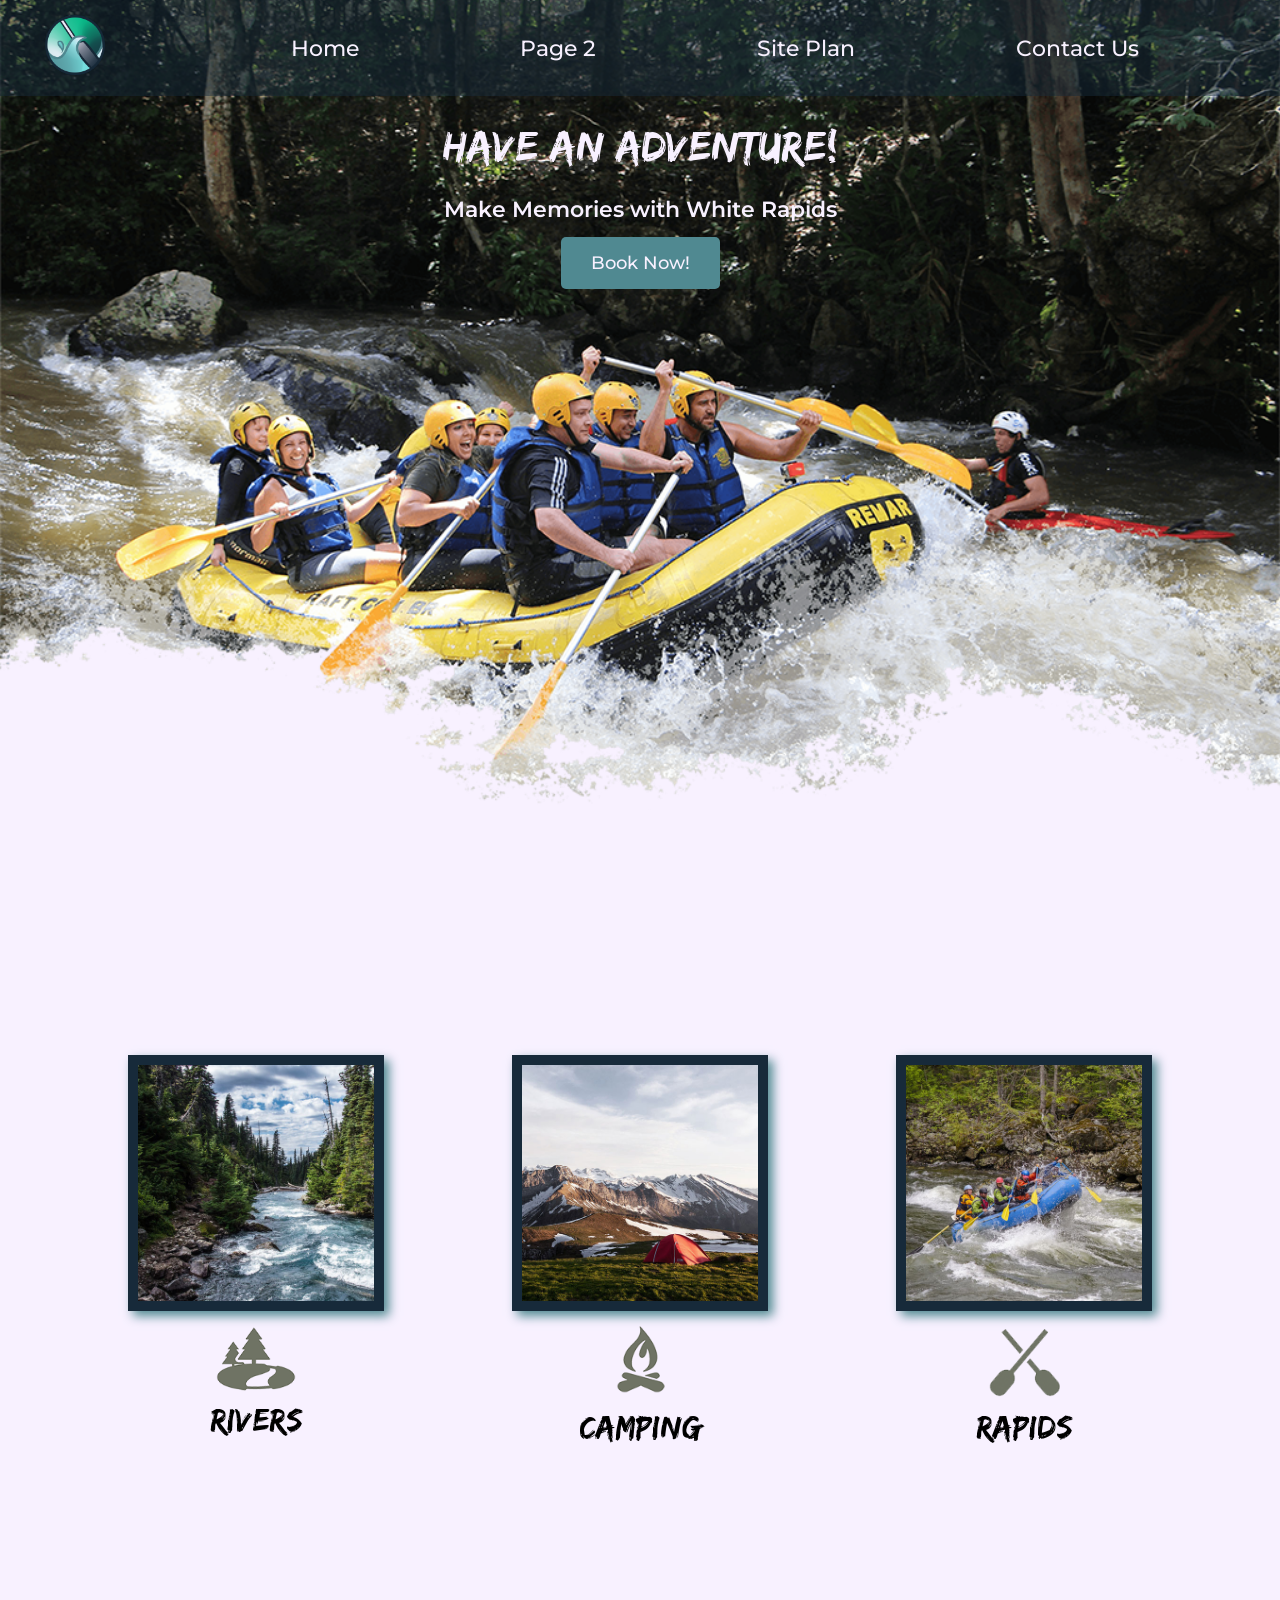
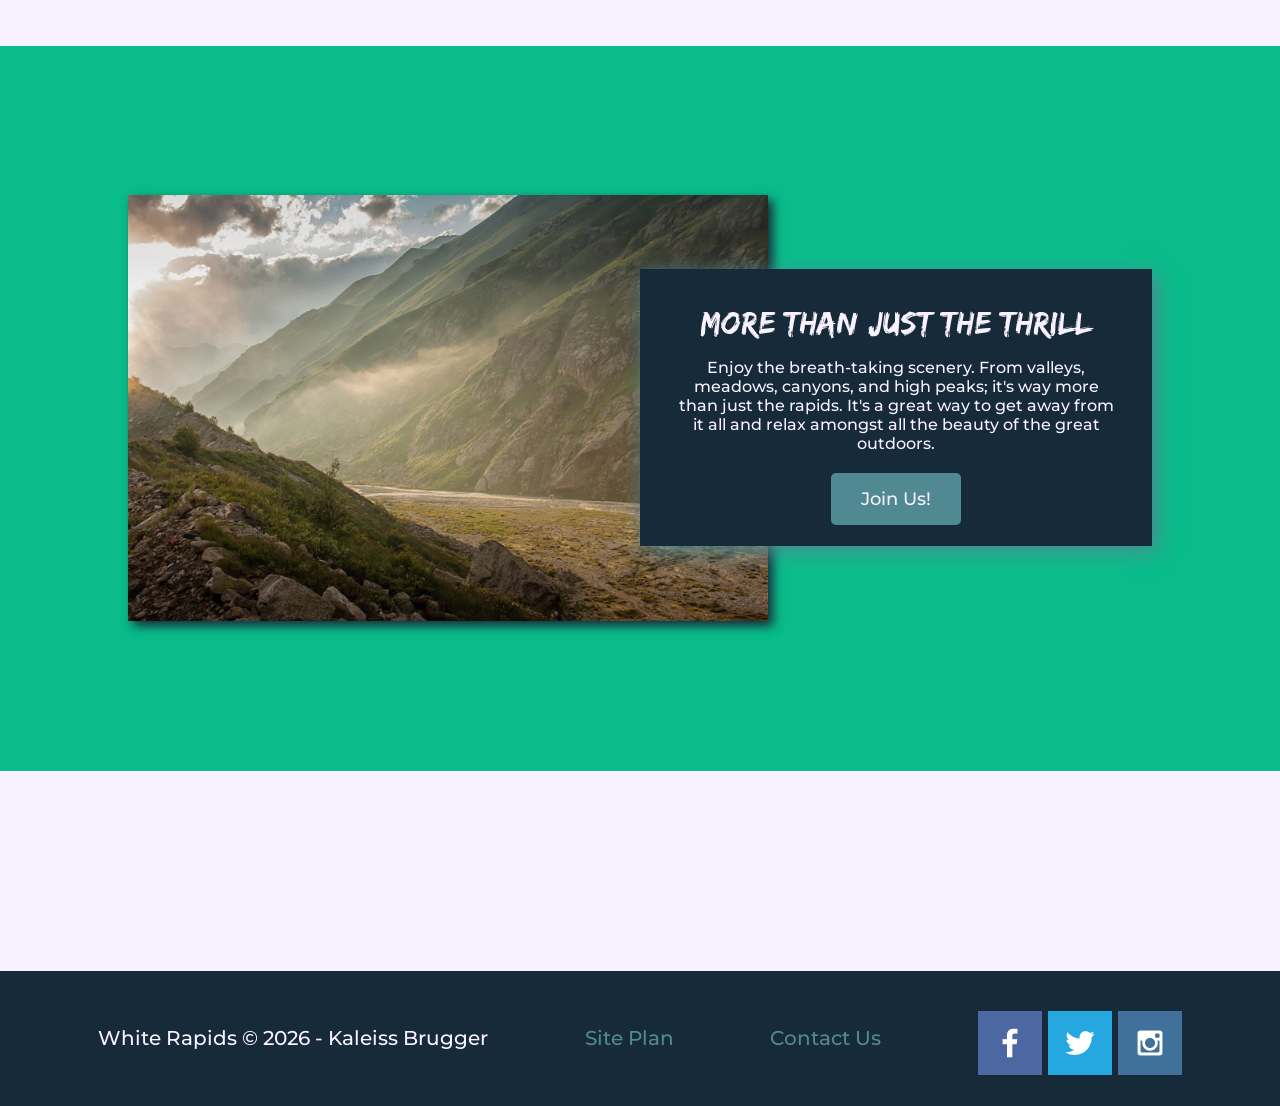
==== wwr/index.html @ 61444483 "Initial commit" ====
<!DOCTYPE html>
<html lang="en">
<head>
    <meta charset="UTF-8">
    <meta name="viewport" content="width=device-width, initial-scale=1.0">
    <link rel="stylesheet" href="styles/style.css">
    <title>White Rapids | Rafting Vacations | Home</title>
    <link rel="icon" type="image" href="images/wwr_logo.png">
</head>
<body>
    <div id="content">
    <header>
        <a id="logo_link" href="index.html">
            <img class="logo" src="images/wwr_logo.png" alt="White Rapids Logo">
        </a>
        <nav>
            <a href="index.html">Home</a>
            <a href="#">Page 2</a>
            <a href="site-plan-rafting.html">Site Plan</a>
            <a href="contactus.html">Contact Us</a>
        </nav>
    </header>
<div id="hero">
    <div id="hero-box">
        <img id="hero-img" src="images/hero.png" alt="People enjoying white water rafting">
    </div>
    <section id="hero-msg">
        <h1 class="home-title">Have An Adventure!</h1>
        <h4>Make Memories with White Rapids</h4>
        <div class="button-box">
            <a class="book" href="contactus.html">Book Now!</a>
        </div>
    </section>
</div> <!-- id=hero -->
<main class="home-grid">
    <section class="rivers-card">
        <img class="card-img" src="images/rivers.jpg" alt="river in forest">
        <img class="icon" src="images/river_icon.png" alt="river icon">
        <h2>Rivers</h2>
    </section>
    <section class="camping-card">
        <img class="card-img" src="images/camping.jpg" alt="tent in mountains">
        <img class="icon" src="images/fire_icon.png" alt="fire icon">
        <h2>Camping</h2>
    </section>
    <section class="rapids-card">
        <img class="card-img" src="images/rapids.jpg" alt="rafting boat">
        <img class="icon" src="images/oars.png" alt="oars icon">
        <h2>Rapids</h2>
    </section>
    <div id="background"></div>
    <img class="mountains" src="images/mountains.jpg" alt="Misty mountains">
    <section class="msg">
        <h2>More Than Just The Thrill</h2>
        <p>Enjoy the breath-taking scenery. 
            From valleys, meadows, canyons, and high peaks; 
            it's way more than just the rapids. 
            It's a great way to get away from it all 
            and relax amongst all the beauty of the great outdoors.</p>
        <a class="join" href="contactus.html">Join Us!</a>
    </section>
</main>
<footer>
    <p>White Rapids &copy; 2026 - Kaleiss Brugger</p>
    <p><a href="site-plan-rafting.html">Site Plan</a></p>
    <p><a href="contactus.html">Contact Us</a></p>
    <div class="social">
        <a href="https://facebook.com" target="_blank">
            <img src="images/facebook.png" alt="facebook icon">
        </a>
        <a href="https://twitter.com" target="_blank">
            <img src="images/twitter.png" alt="twitter icon">
        </a>
        <a href="https://instagram.com" target="_blank">
            <img src="images/instagram.png" alt="instagram icon">
        </a>
    </div>
</footer>
    </div>
</body>
</html>
---- wwr/styles/style.css ----
@import url('https://fonts.googleapis.com/css2?family=Montserrat:ital,wght@0,100..900;1,100..900&display=swap');

@font-face{
  font-family: edo;
  src: url("../fonts/edosz.ttf");
}

@font-face {
    font-family: "Montserrat";
    src: url('https://fonts.googleapis.com/css2?family=Montserrat:ital,wght@0,100..900;1,100..900&display=swap')
}

body {
    background-color: #f8f1ff;
    font-family: "Montserrat";
    font-weight: 500;
    font-size: 22px;
    margin: 0;
    padding: 0px;
}

#content {
    max-width: 1600px;
    margin: 0 auto; /* top and bottom margins are 0, 
        left and right auto sort */   
}

header {
    background-color: rgba(23,42,58,.5);  /*#172a3a*/
    display: grid;
    grid-template-columns: 150px auto;
}

#logo_link{
    padding: 5px;
    justify-self: center;
    align-self: center;
}

.logo {
    width: 80px;
}

nav{
    display:flex;
    justify-content: space-evenly;
    align-items: center;
}

nav a { /*all links in nav are centered*/
    text-decoration: none;
    color:#f8f1ff;
    text-align: center;
    padding: 20px;
}

nav a:hover {
    background-color: #09bc8a;
    color: #172a3a;
    text-align: center;
    text-decoration: none;
}

#hero{
    /*border-bottom: 3px white solid;*/
    display: grid;
    grid-template-columns: 1fr 3fr 1fr;
    margin-top: -100px;
}

#hero-box { /*just has the hero-img in it*/
    grid-column: 1/4;
    grid-row: 1/3;
    z-index: -1;
    background-color: #f8f1ff;
}

#hero-img { /*same as hero-box id*/
    width: 100%;
}

#hero-msg {
    grid-column: 2/3;
    grid-row: 1/2;
    margin-top: 100px;
}

#hero-msg h1, #hero-msg h4 { /*all the words in hero message*/
    text-align: center;
    margin: 25px auto;
}

.home-title { /* hero-msg h1*/
    color: #f8f1ff; /*white*/
    font-family: "edo", 'Rock Salt', sans-serif;
    font-weight: 100;
    font-size: 2em;
    margin-top: 10px;

}

h4 {
    color: #f8f1ff;
    font-family: "Montserrat";
    font-weight: 600;
}

.button-box { /* all button boxes */
    margin: 25px auto;
    text-align: center;
}

main {
    display: grid;
    grid-template-columns: repeat(10, 1fr);
}

main section {/*all sections in main*/
    margin: 0 auto;
}

main section img {
    box-sizing: border-box;
}

.rivers-card, .camping-card, .rapids-card {
    margin: 200px 0;
    text-align: center;
}

.rivers-card{
    grid-column: 2/4;
    grid-row: 2/3;
}

.camping-card{
    grid-column: 5/7;
    grid-row: 2/3;
}

.rapids-card{
    grid-column: 8/10;
    grid-row: 2/3;
}

.card-img {
    border: 10px solid #172a3a;
    transition: transform .5s;
    width: 100%;
    box-shadow: 5px 5px 10px #508991;
}

.card-img:hover{
    transform: scale(1.1);
}

.icon {
    width: 80px;
    padding-top: 5px
}

#background { /*background for end message*/
    height: 725px;
    color: #508991;
    background-color: #09bc8a;
    grid-column: 1/11;
    grid-row: 4/9;
}

.mountains { /* the mountains around the end message*/
    width: 100%;
    grid-column: 2/7;
    grid-row: 5/8;
    box-shadow: 5px 5px 10px #172a3a;

}

.msg { /* this is the end message */
    background-color: #172a3a;
    text-align: center;
    padding: 35px;
    grid-column: 6/10;
    grid-row: 6/7;
    box-shadow: 5px 5px 20px #508991;
}

.msg h2 {
    font-family: edo;
    color: #f8f1ff;
    text-align: center;
}

.msg p {
    color: #f8f1ff;
    padding-bottom: 15px;
    font-size: 16px;
}

.book, .join {
    background-color: #508991;
    color: #f8f1ff;
    text-align: center;
    text-decoration: none;
    font-family: "Montserrat";
    font-weight: 500;
    font-size: 18px;
    padding: 15px 30px;
    margin-top: 50px;
    border-radius: 5px;
}

.book:hover, .join:hover {
    background-color: #172a3a;
    color: #f8f1ff;
    text-align: center;
    text-decoration: none;
}

p{ /*just font*/
    /* p is the second part of end message and all of footer */
    font-family: "Montserrat";
    font-weight: 500;
}

h2 {
    font-family: "edo";
    font-weight: 500;
    margin: 0;
}

footer {
    background-color: #172a3a;
    color: #f8f1ff;
    padding: 25px 50px;
    margin-top: 200px;
    display: flex;
    justify-content: space-around;
    align-items: center;

}

footer a {
    color: #508991;
    text-align: center;
    text-decoration: none;
}

footer a:hover{
    color: #09bc8a;
    text-decoration: underline;
}

footer p {
    font-size: .9em;
}

footer .social img {
    padding-top: 15px;
}

@media screen and (max-width: 900px) {
    #hero, .home-grid {
        display: block;
        height: auto;
    }
    nav, footer {
        /*flex-wrap: wrap;*/
        flex-direction: column;
    }
    header{
        background-color: #172a3a;
        display: grid;
        grid-template-columns: 100px auto;
        grid-template-rows: auto;
    }
    #logo_link {
        grid-column: 1/2;
        justify-self: center;
        align-self: center;
    }
    .logo{
        width: 80px;
        
    }
    nav a {
        display: block;
        padding: 15px;
    }
    #hero-box {
        margin-top: 100px;
    }
    #hero-msg {
        margin-top: 0;
    }
    #hero-msg h4 {
        display: none;
    }
    #hero-msg h1 {
        color: #172a3a;
        font-weight: 700;
        font-size: 2em;
    }
    .home-title {
        font-size: 25px;
    }
    .rivers-card, .camping-card, .rapids-card {
        margin: 50px auto;
        width: 60%;
    }
    #background {
        display: none;
    }
    .mountains, .msg {
        width: 80%;
        display: block;
        margin: 0 auto;
    }
    footer {
        margin-top: 25px;
    }
}
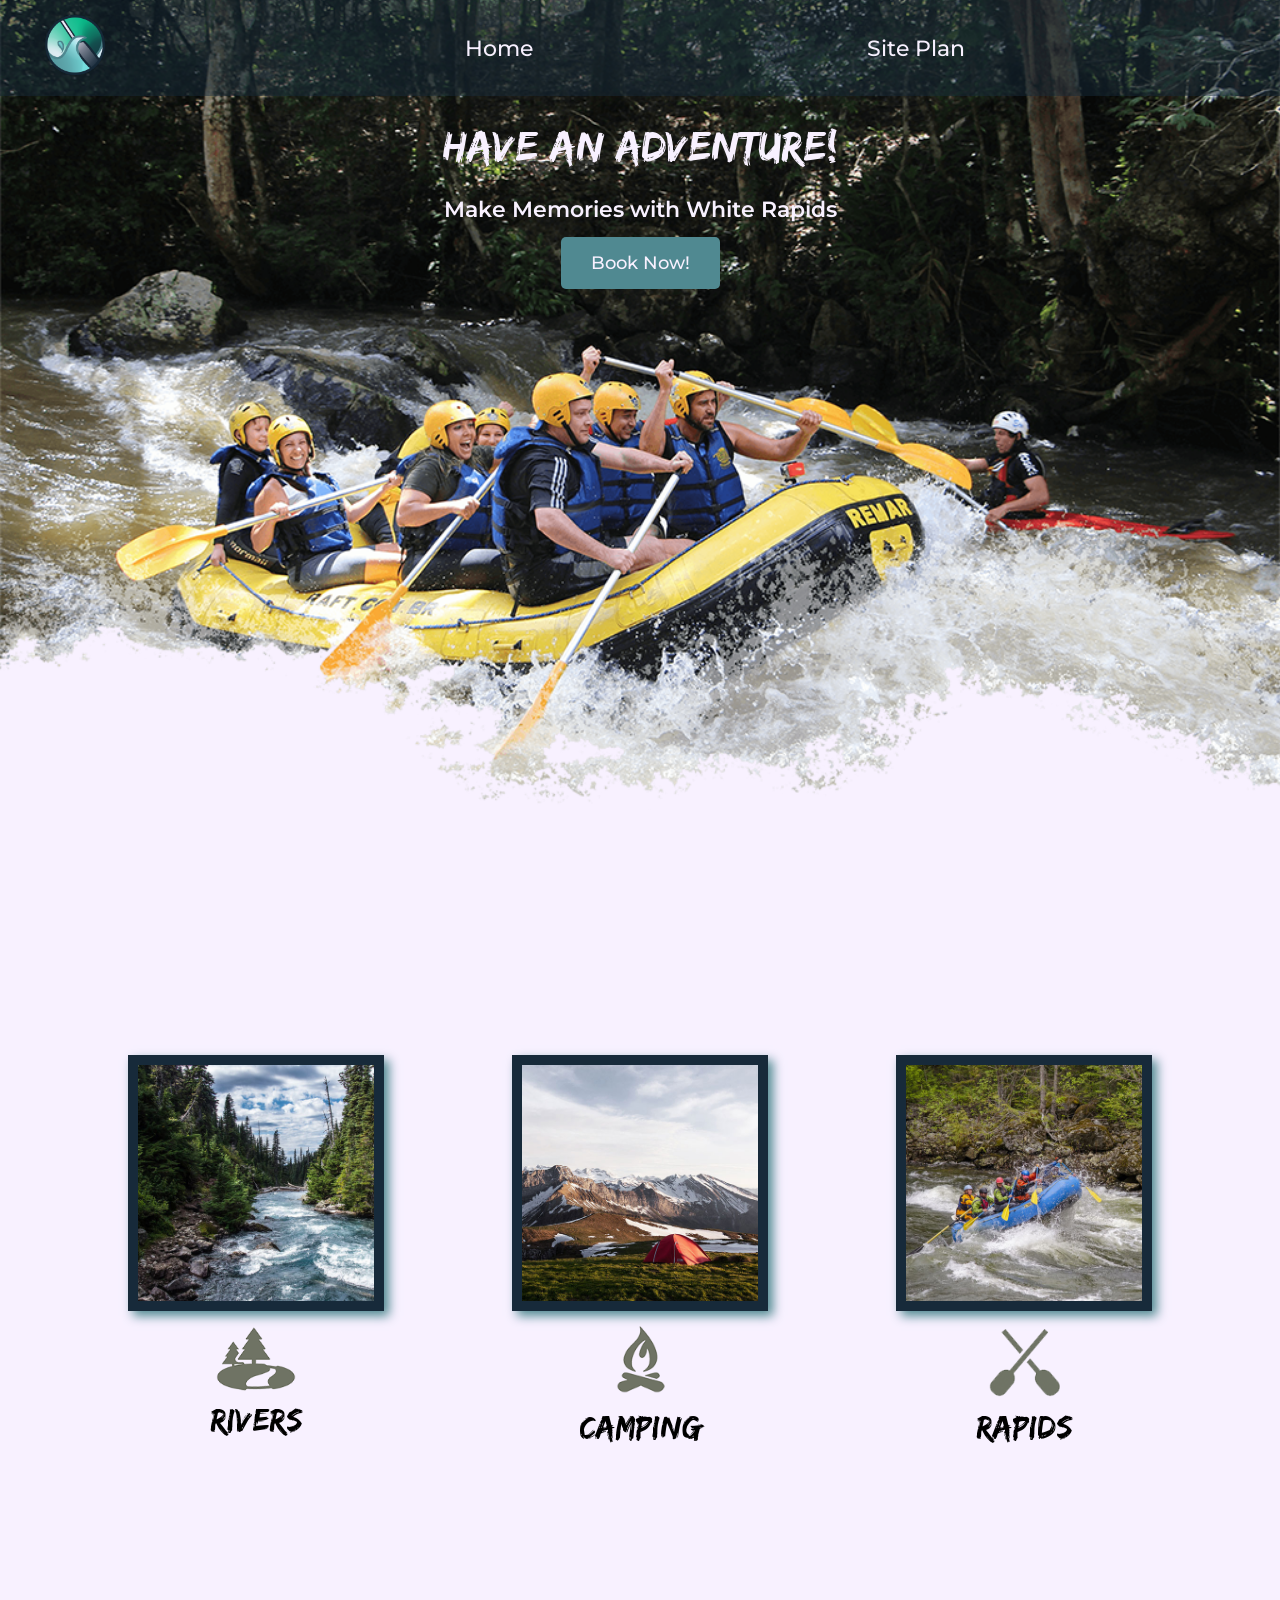
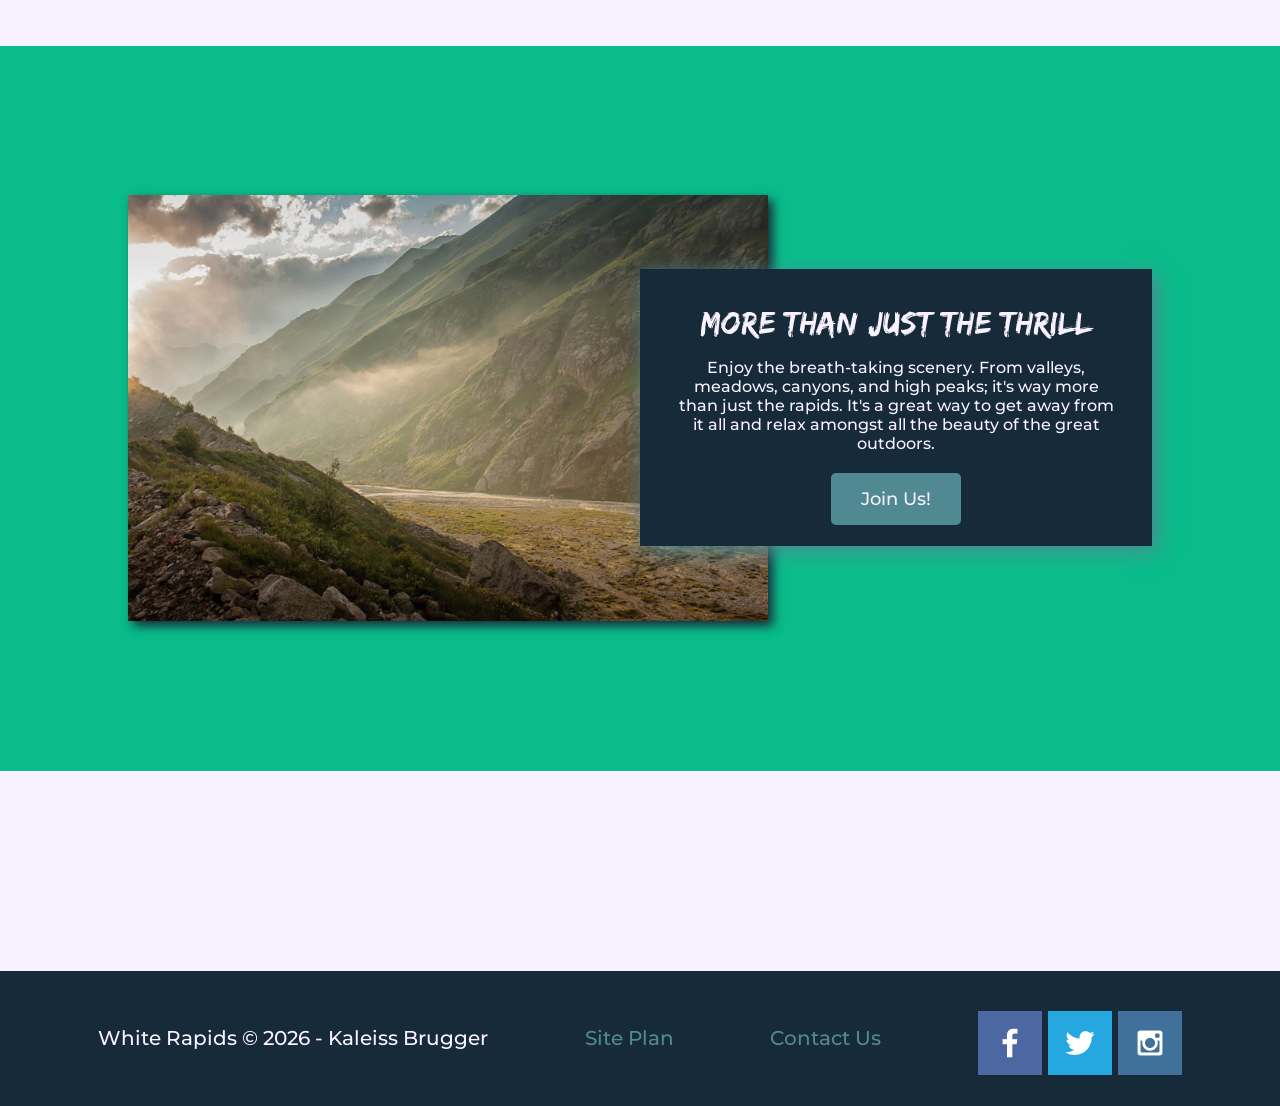
==== commit 9f887778: "fixed links" ====
--- a/wwr/index.html
+++ b/wwr/index.html
@@ -15,9 +15,7 @@
         </a>
         <nav>
             <a href="index.html">Home</a>
-            <a href="#">Page 2</a>
             <a href="site-plan-rafting.html">Site Plan</a>
-            <a href="contactus.html">Contact Us</a>
         </nav>
     </header>
 <div id="hero">
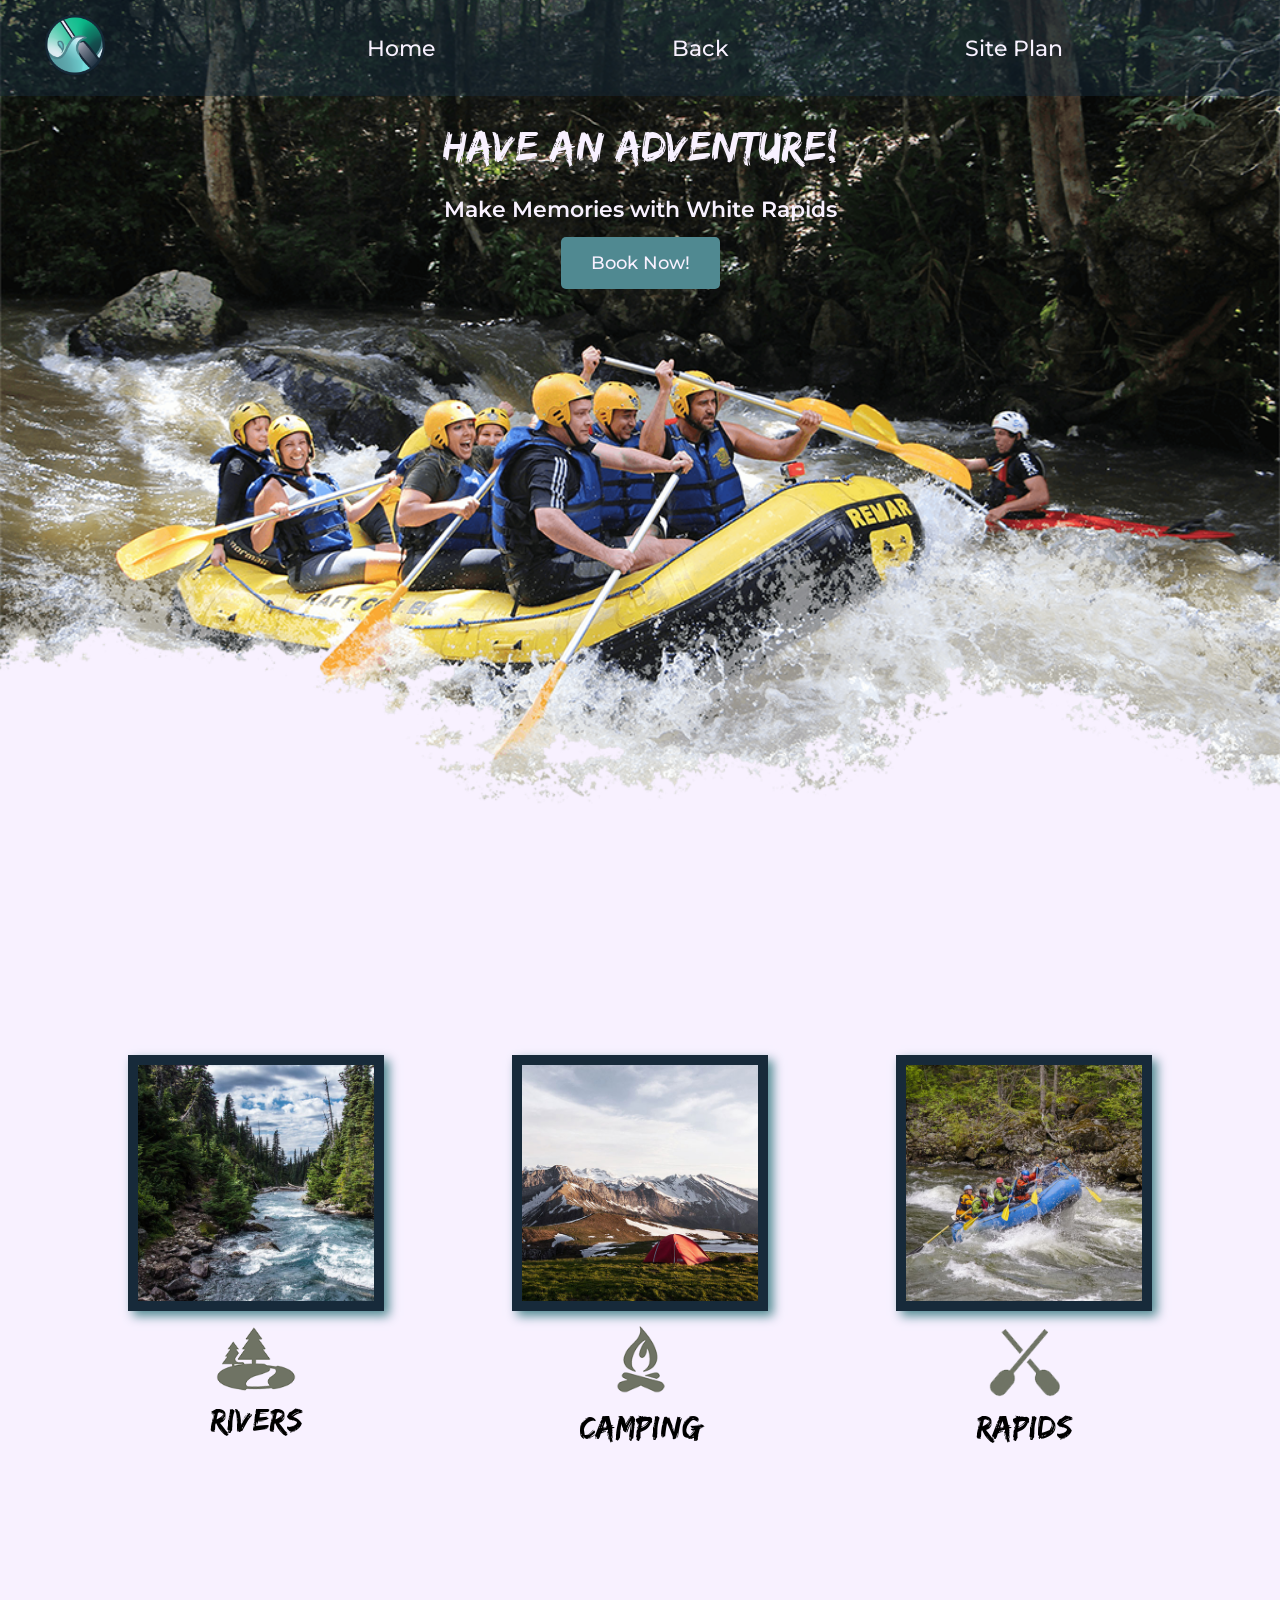
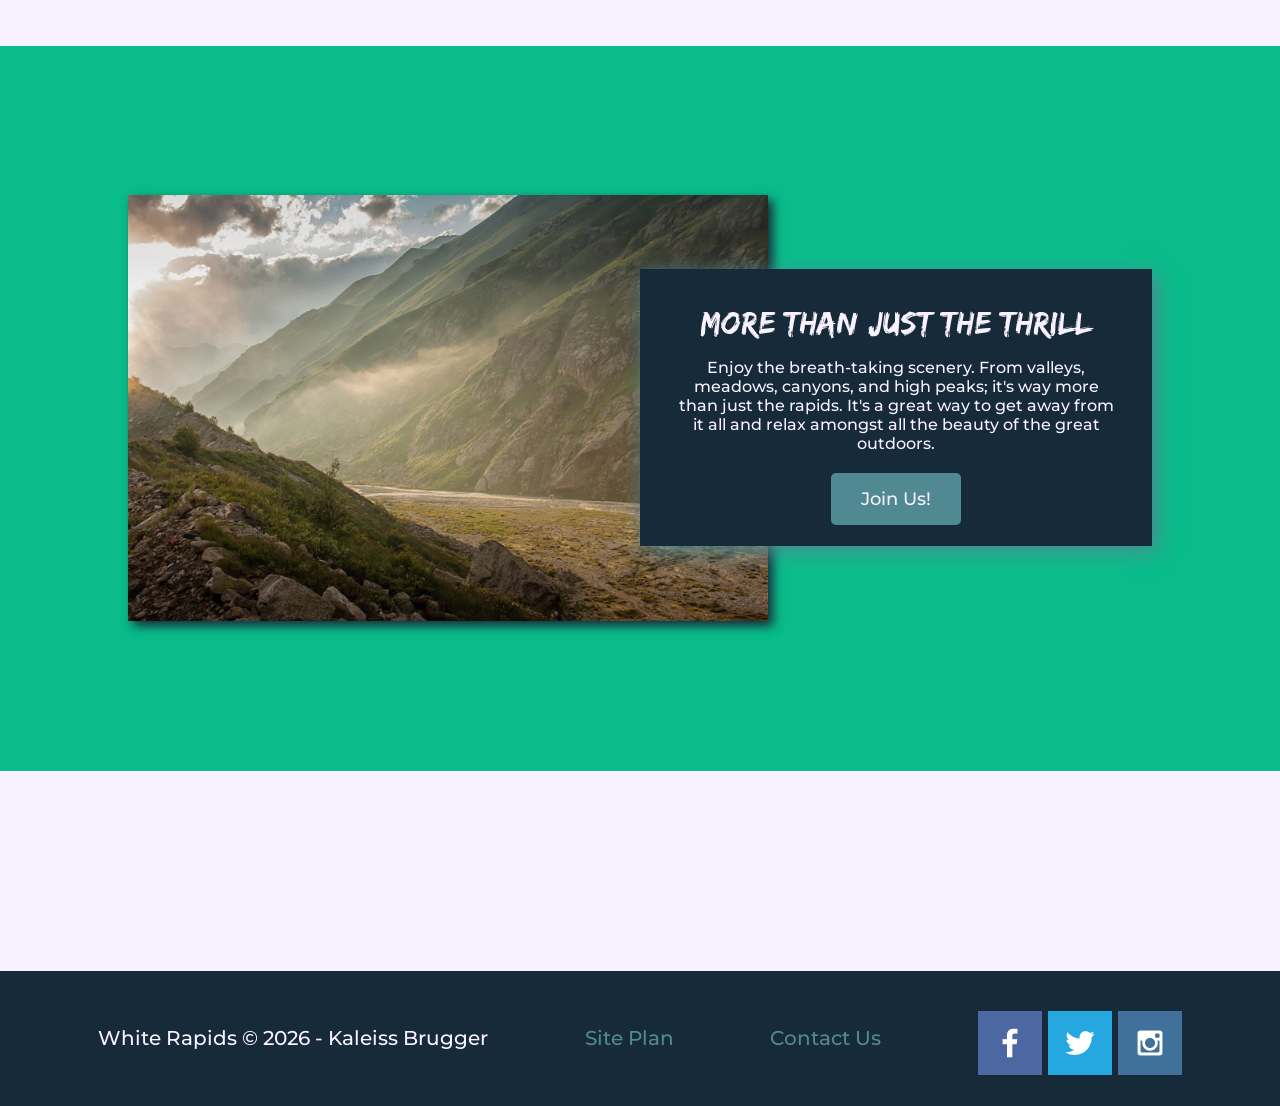
==== commit 9ad77d96: "Update index.html" ====
--- a/wwr/index.html
+++ b/wwr/index.html
@@ -15,7 +15,8 @@
         </a>
         <nav>
             <a href="index.html">Home</a>
-            <a href="site-plan-rafting.html">Site Plan</a>
+            <a href="../index.html" target="_blank">Back</a>
+            <a href="site-plan-rafting.html" target="_blank">Site Plan</a>
         </nav>
     </header>
 <div id="hero">
